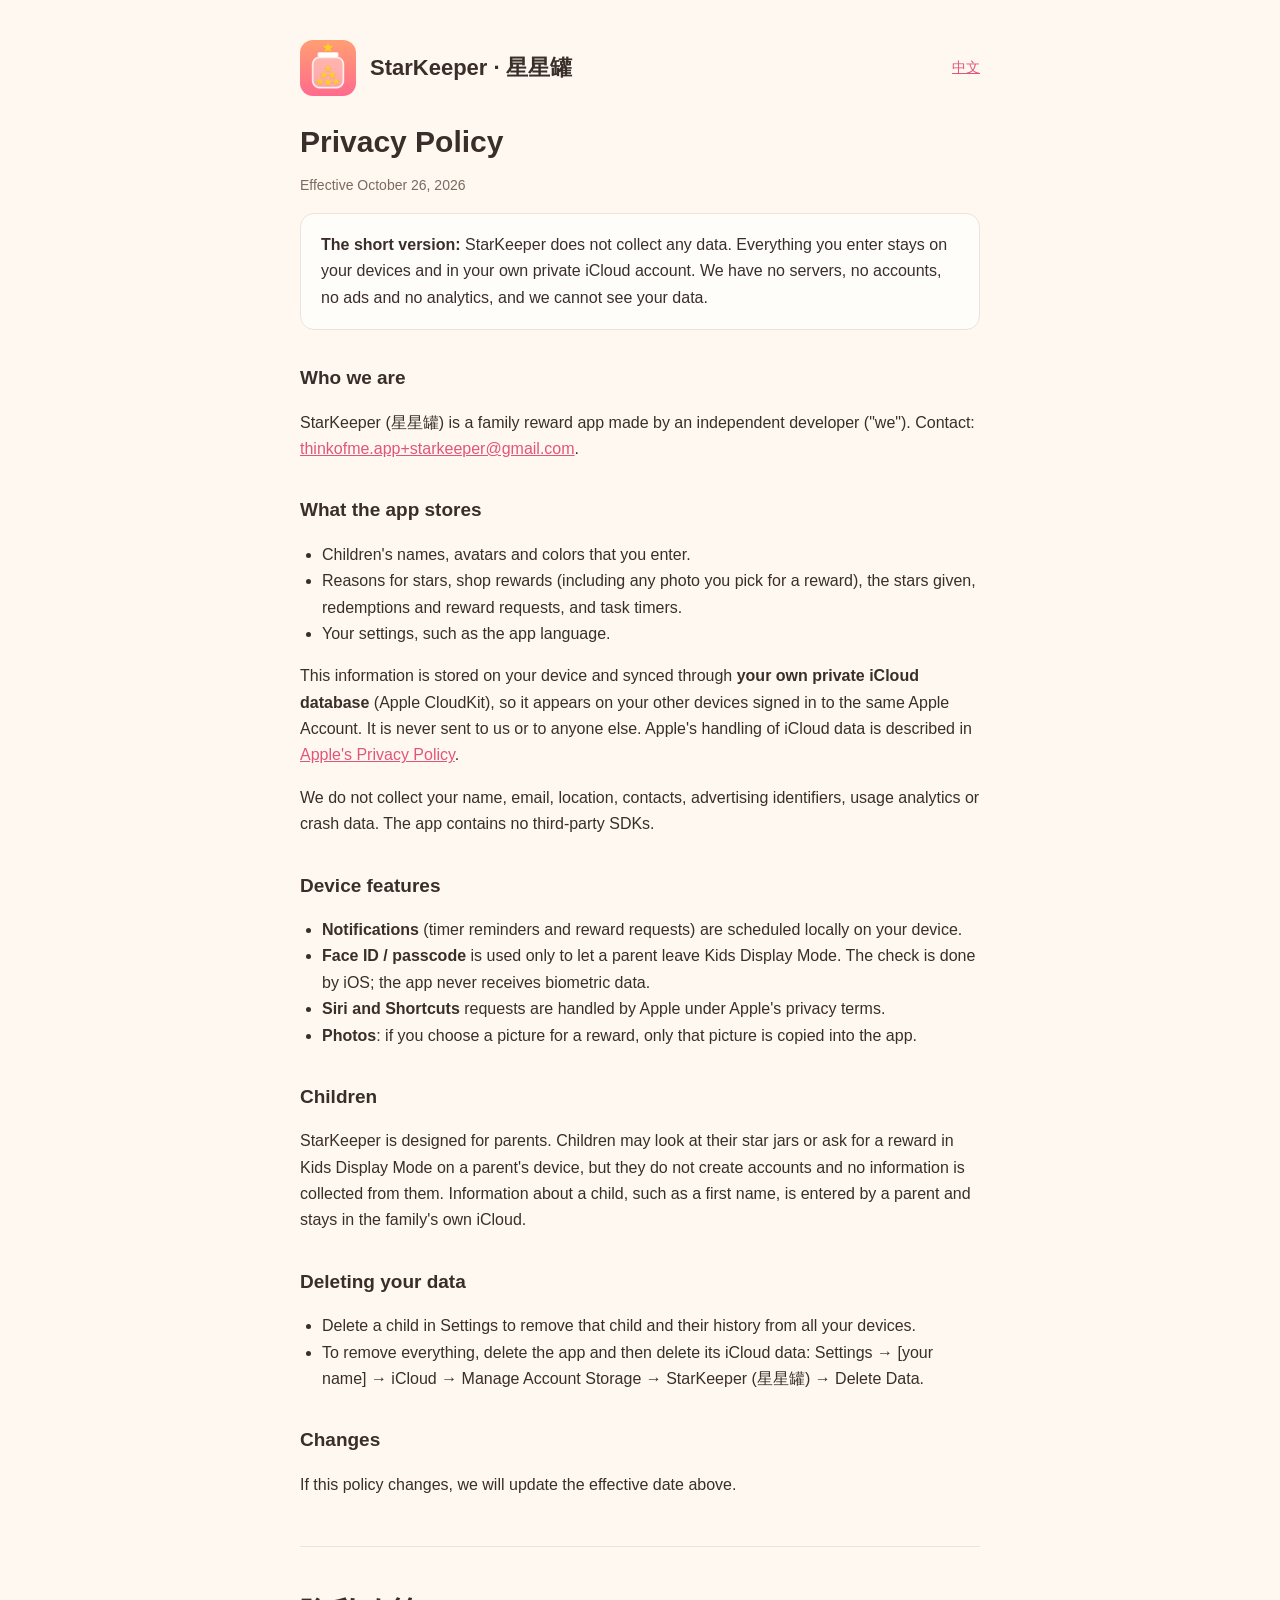
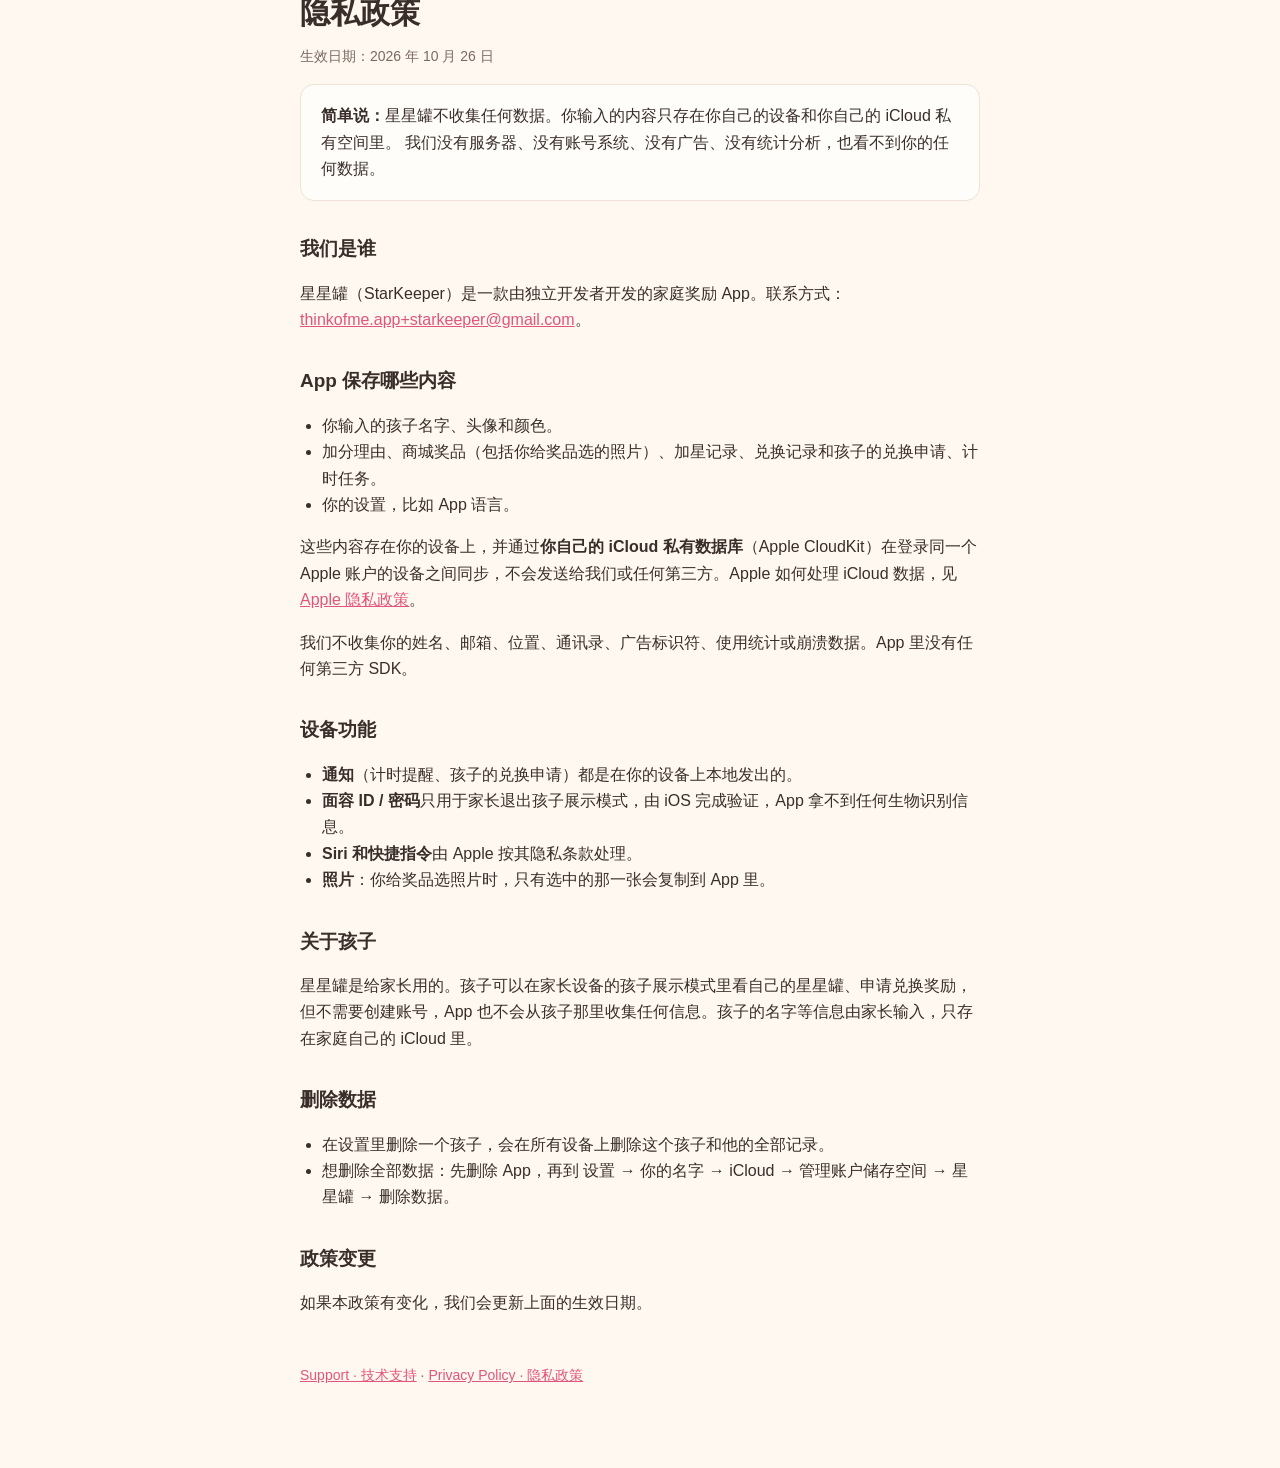
==== privacy.html @ c9a008c3 "StarKeeper privacy policy and support pages Co-Authored-By: Claude Opus 5.5 <noreply@anthropic.com>" ====
<!doctype html>
<html lang="en">
<head>
<meta charset="utf-8">
<meta name="viewport" content="width=device-width, initial-scale=1">
<title>StarKeeper Privacy Policy · 星星罐隐私政策</title>
<link rel="icon" href="icon.png">
<link rel="stylesheet" href="style.css">
</head>
<body>
<main>
<header><img src="icon.png" alt=""><a class="home" href="./">StarKeeper · 星星罐</a><nav><a href="#zh">中文</a></nav></header>
<h1>Privacy Policy</h1>
<p class="muted">Effective October 26, 2026</p>

<div class="card">
<strong>The short version:</strong> StarKeeper does not collect any data. Everything you enter stays on your devices
and in your own private iCloud account. We have no servers, no accounts, no ads and no analytics, and we cannot see your data.
</div>

<h2>Who we are</h2>
<p>StarKeeper (星星罐) is a family reward app made by an independent developer ("we").
Contact: <a href="mailto:thinkofme.app+starkeeper@gmail.com">thinkofme.app+starkeeper@gmail.com</a>.</p>

<h2>What the app stores</h2>
<ul>
  <li>Children's names, avatars and colors that you enter.</li>
  <li>Reasons for stars, shop rewards (including any photo you pick for a reward), the stars given, redemptions and reward requests, and task timers.</li>
  <li>Your settings, such as the app language.</li>
</ul>
<p>This information is stored on your device and synced through <strong>your own private iCloud database</strong> (Apple CloudKit), so it appears on your other devices signed in to the same Apple Account. It is never sent to us or to anyone else. Apple's handling of iCloud data is described in <a href="https://www.apple.com/legal/privacy/">Apple's Privacy Policy</a>.</p>
<p>We do not collect your name, email, location, contacts, advertising identifiers, usage analytics or crash data. The app contains no third-party SDKs.</p>

<h2>Device features</h2>
<ul>
  <li><strong>Notifications</strong> (timer reminders and reward requests) are scheduled locally on your device.</li>
  <li><strong>Face ID / passcode</strong> is used only to let a parent leave Kids Display Mode. The check is done by iOS; the app never receives biometric data.</li>
  <li><strong>Siri and Shortcuts</strong> requests are handled by Apple under Apple's privacy terms.</li>
  <li><strong>Photos</strong>: if you choose a picture for a reward, only that picture is copied into the app.</li>
</ul>

<h2>Children</h2>
<p>StarKeeper is designed for parents. Children may look at their star jars or ask for a reward in Kids Display Mode on a parent's device, but they do not create accounts and no information is collected from them. Information about a child, such as a first name, is entered by a parent and stays in the family's own iCloud.</p>

<h2>Deleting your data</h2>
<ul>
  <li>Delete a child in Settings to remove that child and their history from all your devices.</li>
  <li>To remove everything, delete the app and then delete its iCloud data: Settings → [your name] → iCloud → Manage Account Storage → StarKeeper (星星罐) → Delete Data.</li>
</ul>

<h2>Changes</h2>
<p>If this policy changes, we will update the effective date above.</p>

<hr id="zh">

<div lang="zh-Hans">
<h1>隐私政策</h1>
<p class="muted">生效日期：2026 年 10 月 26 日</p>

<div class="card">
<strong>简单说：</strong>星星罐不收集任何数据。你输入的内容只存在你自己的设备和你自己的 iCloud 私有空间里。
我们没有服务器、没有账号系统、没有广告、没有统计分析，也看不到你的任何数据。
</div>

<h2>我们是谁</h2>
<p>星星罐（StarKeeper）是一款由独立开发者开发的家庭奖励 App。联系方式：<a href="mailto:thinkofme.app+starkeeper@gmail.com">thinkofme.app+starkeeper@gmail.com</a>。</p>

<h2>App 保存哪些内容</h2>
<ul>
  <li>你输入的孩子名字、头像和颜色。</li>
  <li>加分理由、商城奖品（包括你给奖品选的照片）、加星记录、兑换记录和孩子的兑换申请、计时任务。</li>
  <li>你的设置，比如 App 语言。</li>
</ul>
<p>这些内容存在你的设备上，并通过<strong>你自己的 iCloud 私有数据库</strong>（Apple CloudKit）在登录同一个 Apple 账户的设备之间同步，不会发送给我们或任何第三方。Apple 如何处理 iCloud 数据，见 <a href="https://www.apple.com/legal/privacy/">Apple 隐私政策</a>。</p>
<p>我们不收集你的姓名、邮箱、位置、通讯录、广告标识符、使用统计或崩溃数据。App 里没有任何第三方 SDK。</p>

<h2>设备功能</h2>
<ul>
  <li><strong>通知</strong>（计时提醒、孩子的兑换申请）都是在你的设备上本地发出的。</li>
  <li><strong>面容 ID / 密码</strong>只用于家长退出孩子展示模式，由 iOS 完成验证，App 拿不到任何生物识别信息。</li>
  <li><strong>Siri 和快捷指令</strong>由 Apple 按其隐私条款处理。</li>
  <li><strong>照片</strong>：你给奖品选照片时，只有选中的那一张会复制到 App 里。</li>
</ul>

<h2>关于孩子</h2>
<p>星星罐是给家长用的。孩子可以在家长设备的孩子展示模式里看自己的星星罐、申请兑换奖励，但不需要创建账号，App 也不会从孩子那里收集任何信息。孩子的名字等信息由家长输入，只存在家庭自己的 iCloud 里。</p>

<h2>删除数据</h2>
<ul>
  <li>在设置里删除一个孩子，会在所有设备上删除这个孩子和他的全部记录。</li>
  <li>想删除全部数据：先删除 App，再到 设置 → 你的名字 → iCloud → 管理账户储存空间 → 星星罐 → 删除数据。</li>
</ul>

<h2>政策变更</h2>
<p>如果本政策有变化，我们会更新上面的生效日期。</p>
</div>

<footer><a href="support.html">Support · 技术支持</a> · <a href="privacy.html">Privacy Policy · 隐私政策</a></footer>
</main>
</body>
</html>
---- style.css ----
:root { --bg:#FFF8F0; --card:#FFFDF9; --ink:#3A2E2A; --muted:#7A6A62; --accent:#E2557A; --line:#F0E2D6; }
@media (prefers-color-scheme: dark) {
  :root { --bg:#1C1517; --card:#261D20; --ink:#F2E9E4; --muted:#B9A8A1; --accent:#FF8AA6; --line:#3A2C30; }
}
* { box-sizing: border-box; }
body { margin:0; background:var(--bg); color:var(--ink); font:16px/1.65 -apple-system, BlinkMacSystemFont, "Segoe UI", "PingFang SC", sans-serif; }
main { max-width:720px; margin:0 auto; padding:40px 20px 80px; }
header { display:flex; align-items:center; gap:14px; margin-bottom:28px; flex-wrap:wrap; }
header img { width:56px; height:56px; border-radius:13px; }
header a.home { color:inherit; text-decoration:none; font-weight:700; font-size:22px; }
header nav { margin-left:auto; font-size:14px; }
h1 { font-size:30px; line-height:1.2; margin:0 0 6px; }
h2 { font-size:19px; margin:32px 0 8px; }
p, li { color:var(--ink); }
.muted { color:var(--muted); font-size:14px; }
a { color:var(--accent); }
.card { background:var(--card); border:1px solid var(--line); border-radius:14px; padding:18px 20px; margin:16px 0; }
ul, ol { padding-left:22px; }
hr { border:none; border-top:1px solid var(--line); margin:48px 0; }
footer { margin-top:48px; font-size:14px; color:var(--muted); }
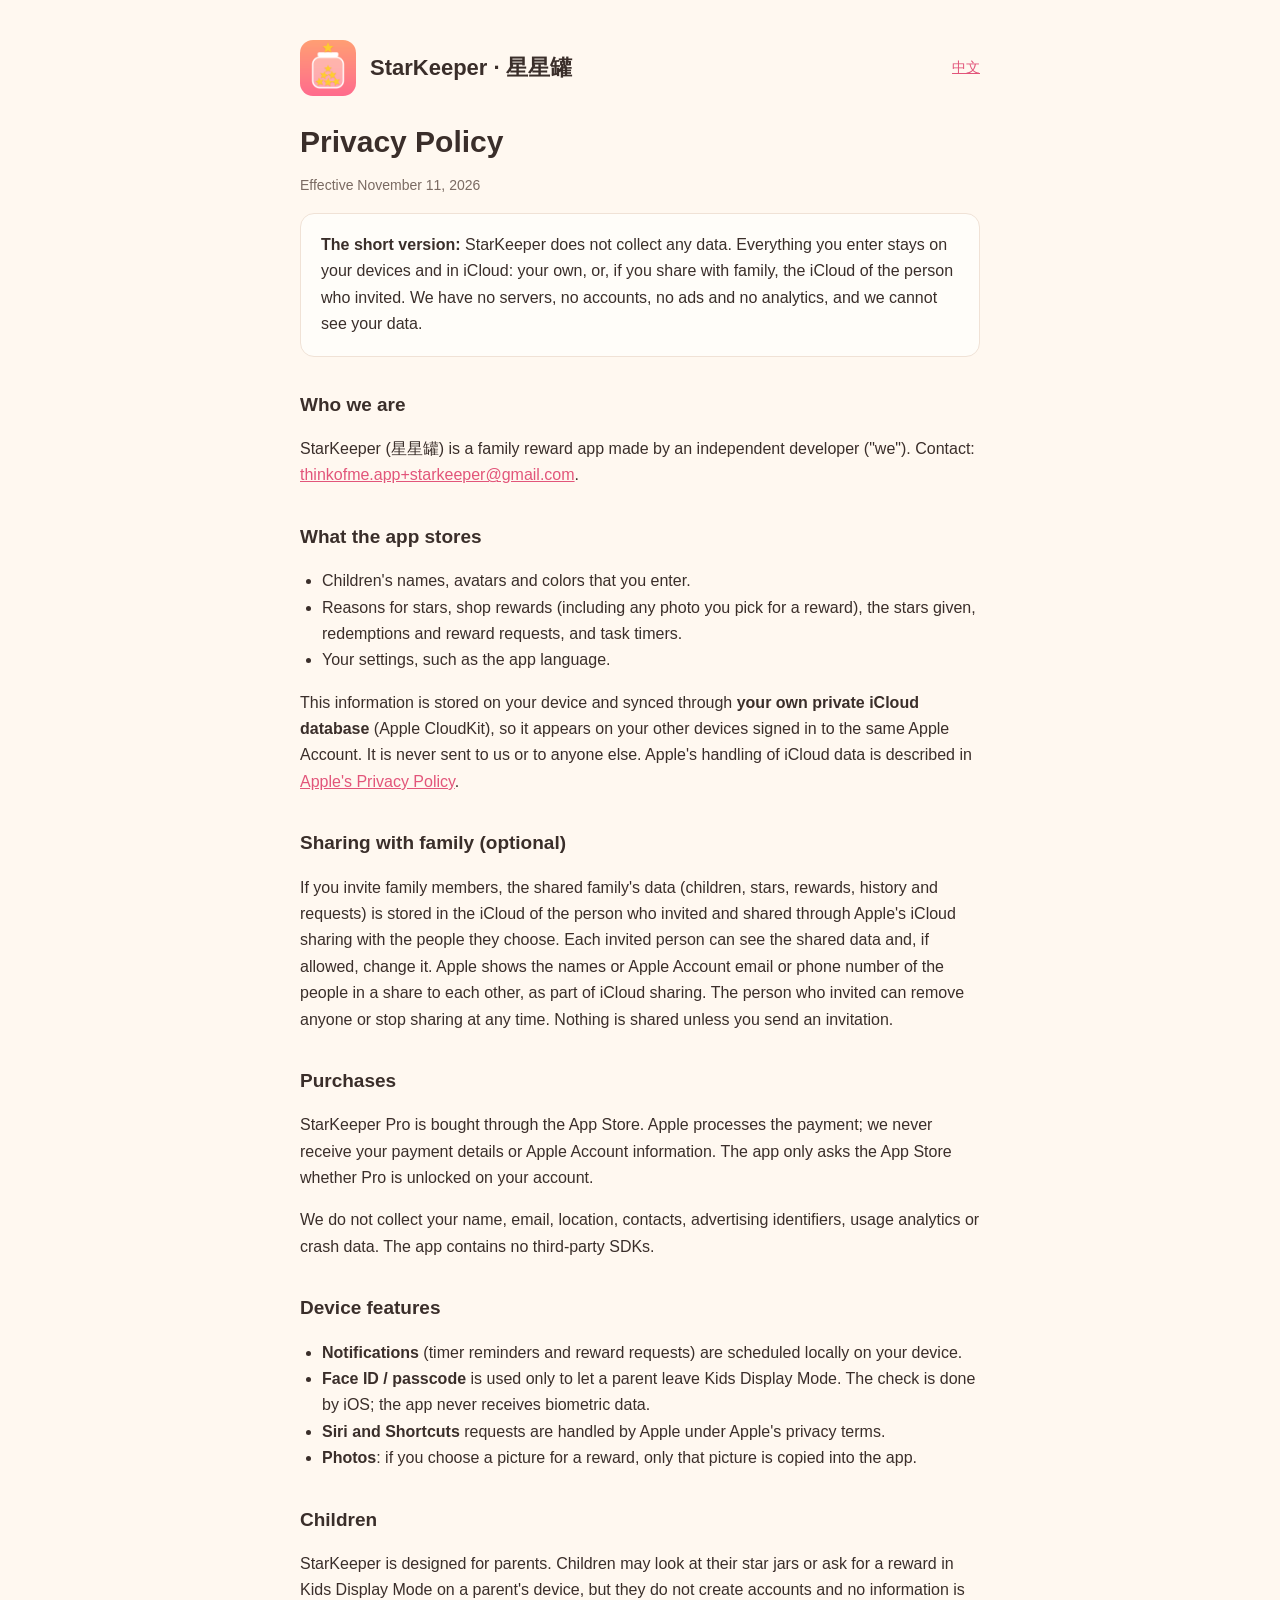
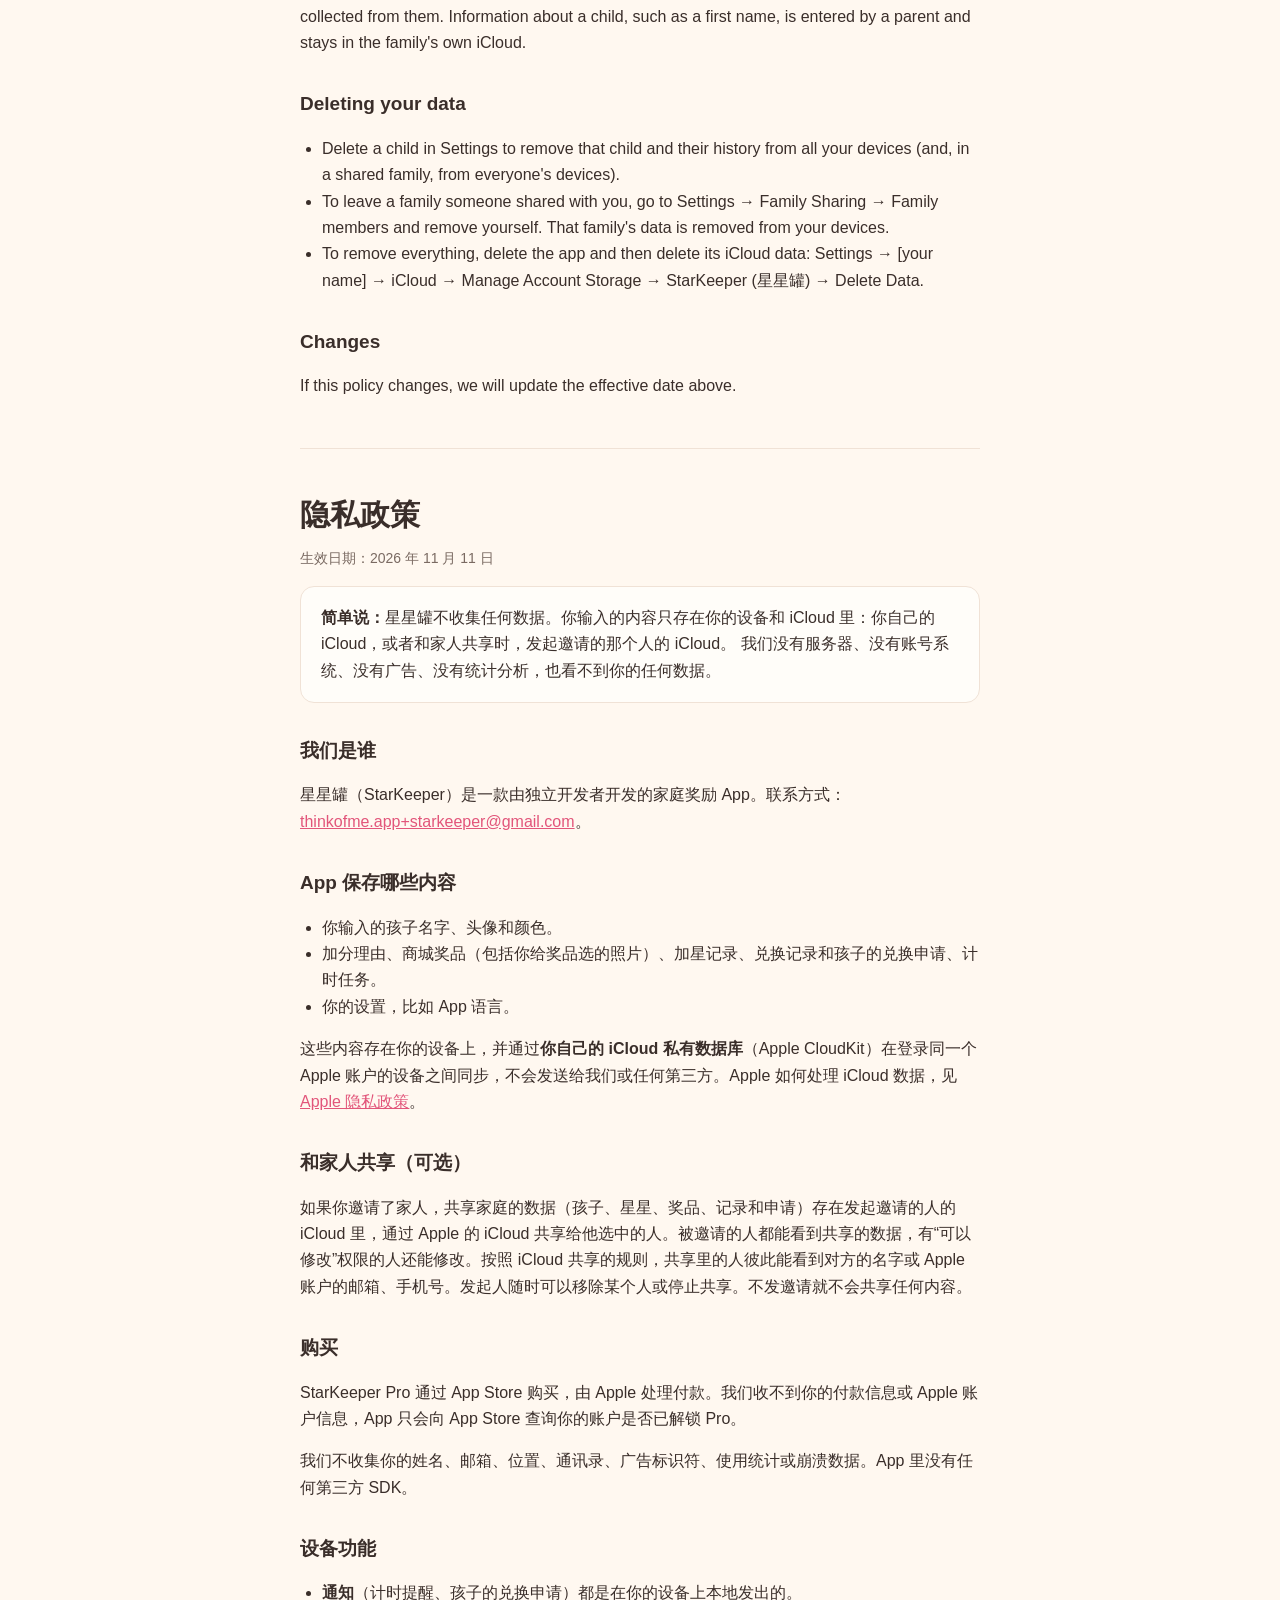
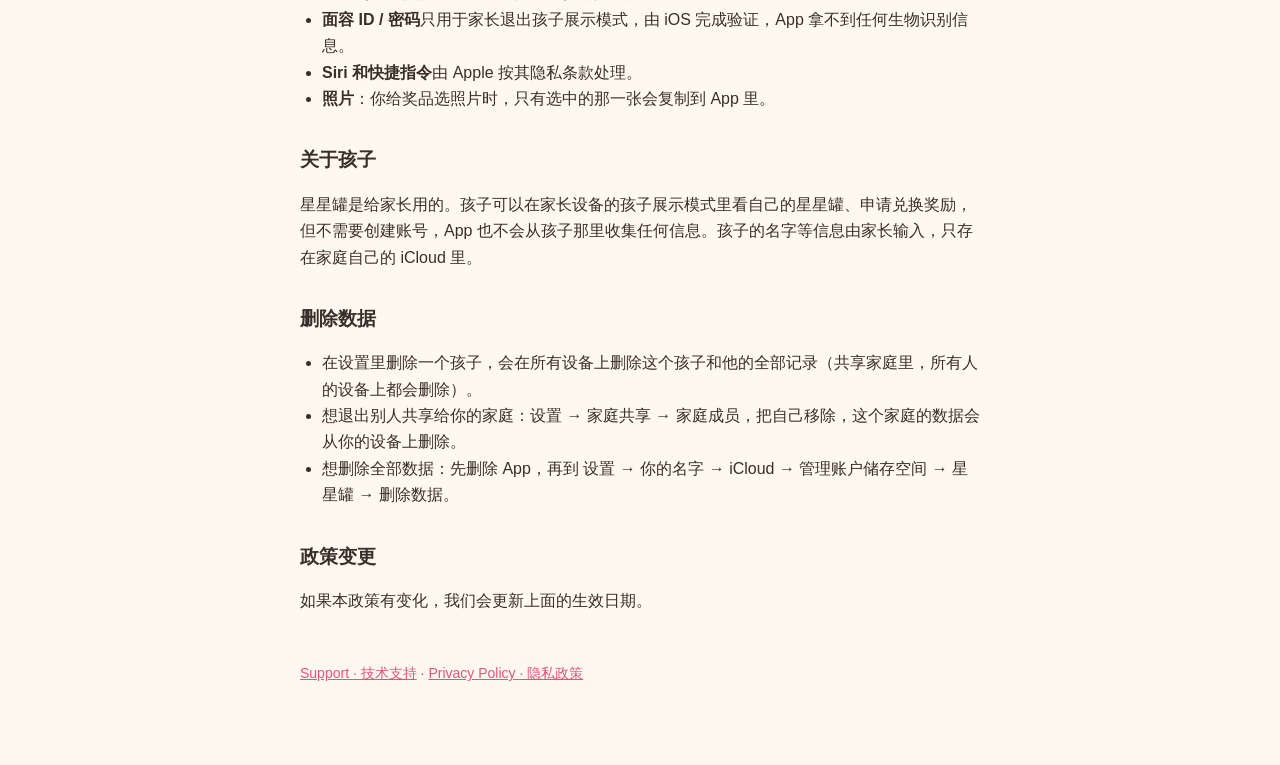
==== commit edea6fd3: "StarKeeper 1.1: family sharing, StarKeeper Pro, Family Shop Co-Authored-By: Claude Opus 5.5 <noreply" ====
--- a/privacy.html
+++ b/privacy.html
@@ -11,11 +11,11 @@
 <main>
 <header><img src="icon.png" alt=""><a class="home" href="./">StarKeeper · 星星罐</a><nav><a href="#zh">中文</a></nav></header>
 <h1>Privacy Policy</h1>
-<p class="muted">Effective October 26, 2026</p>
+<p class="muted">Effective November 11, 2026</p>
 
 <div class="card">
 <strong>The short version:</strong> StarKeeper does not collect any data. Everything you enter stays on your devices
-and in your own private iCloud account. We have no servers, no accounts, no ads and no analytics, and we cannot see your data.
+and in iCloud: your own, or, if you share with family, the iCloud of the person who invited. We have no servers, no accounts, no ads and no analytics, and we cannot see your data.
 </div>
 
 <h2>Who we are</h2>
@@ -29,6 +29,12 @@
   <li>Your settings, such as the app language.</li>
 </ul>
 <p>This information is stored on your device and synced through <strong>your own private iCloud database</strong> (Apple CloudKit), so it appears on your other devices signed in to the same Apple Account. It is never sent to us or to anyone else. Apple's handling of iCloud data is described in <a href="https://www.apple.com/legal/privacy/">Apple's Privacy Policy</a>.</p>
+<h2>Sharing with family (optional)</h2>
+<p>If you invite family members, the shared family's data (children, stars, rewards, history and requests) is stored in the iCloud of the person who invited and shared through Apple's iCloud sharing with the people they choose. Each invited person can see the shared data and, if allowed, change it. Apple shows the names or Apple Account email or phone number of the people in a share to each other, as part of iCloud sharing. The person who invited can remove anyone or stop sharing at any time. Nothing is shared unless you send an invitation.</p>
+
+<h2>Purchases</h2>
+<p>StarKeeper Pro is bought through the App Store. Apple processes the payment; we never receive your payment details or Apple Account information. The app only asks the App Store whether Pro is unlocked on your account.</p>
+
 <p>We do not collect your name, email, location, contacts, advertising identifiers, usage analytics or crash data. The app contains no third-party SDKs.</p>
 
 <h2>Device features</h2>
@@ -44,7 +50,8 @@
 
 <h2>Deleting your data</h2>
 <ul>
-  <li>Delete a child in Settings to remove that child and their history from all your devices.</li>
+  <li>Delete a child in Settings to remove that child and their history from all your devices (and, in a shared family, from everyone's devices).</li>
+  <li>To leave a family someone shared with you, go to Settings → Family Sharing → Family members and remove yourself. That family's data is removed from your devices.</li>
   <li>To remove everything, delete the app and then delete its iCloud data: Settings → [your name] → iCloud → Manage Account Storage → StarKeeper (星星罐) → Delete Data.</li>
 </ul>
 
@@ -55,10 +62,10 @@
 
 <div lang="zh-Hans">
 <h1>隐私政策</h1>
-<p class="muted">生效日期：2026 年 10 月 26 日</p>
+<p class="muted">生效日期：2026 年 11 月 11 日</p>
 
 <div class="card">
-<strong>简单说：</strong>星星罐不收集任何数据。你输入的内容只存在你自己的设备和你自己的 iCloud 私有空间里。
+<strong>简单说：</strong>星星罐不收集任何数据。你输入的内容只存在你的设备和 iCloud 里：你自己的 iCloud，或者和家人共享时，发起邀请的那个人的 iCloud。
 我们没有服务器、没有账号系统、没有广告、没有统计分析，也看不到你的任何数据。
 </div>
 
@@ -72,6 +79,12 @@
   <li>你的设置，比如 App 语言。</li>
 </ul>
 <p>这些内容存在你的设备上，并通过<strong>你自己的 iCloud 私有数据库</strong>（Apple CloudKit）在登录同一个 Apple 账户的设备之间同步，不会发送给我们或任何第三方。Apple 如何处理 iCloud 数据，见 <a href="https://www.apple.com/legal/privacy/">Apple 隐私政策</a>。</p>
+<h2>和家人共享（可选）</h2>
+<p>如果你邀请了家人，共享家庭的数据（孩子、星星、奖品、记录和申请）存在发起邀请的人的 iCloud 里，通过 Apple 的 iCloud 共享给他选中的人。被邀请的人都能看到共享的数据，有“可以修改”权限的人还能修改。按照 iCloud 共享的规则，共享里的人彼此能看到对方的名字或 Apple 账户的邮箱、手机号。发起人随时可以移除某个人或停止共享。不发邀请就不会共享任何内容。</p>
+
+<h2>购买</h2>
+<p>StarKeeper Pro 通过 App Store 购买，由 Apple 处理付款。我们收不到你的付款信息或 Apple 账户信息，App 只会向 App Store 查询你的账户是否已解锁 Pro。</p>
+
 <p>我们不收集你的姓名、邮箱、位置、通讯录、广告标识符、使用统计或崩溃数据。App 里没有任何第三方 SDK。</p>
 
 <h2>设备功能</h2>
@@ -87,7 +100,8 @@
 
 <h2>删除数据</h2>
 <ul>
-  <li>在设置里删除一个孩子，会在所有设备上删除这个孩子和他的全部记录。</li>
+  <li>在设置里删除一个孩子，会在所有设备上删除这个孩子和他的全部记录（共享家庭里，所有人的设备上都会删除）。</li>
+  <li>想退出别人共享给你的家庭：设置 → 家庭共享 → 家庭成员，把自己移除，这个家庭的数据会从你的设备上删除。</li>
   <li>想删除全部数据：先删除 App，再到 设置 → 你的名字 → iCloud → 管理账户储存空间 → 星星罐 → 删除数据。</li>
 </ul>
 
